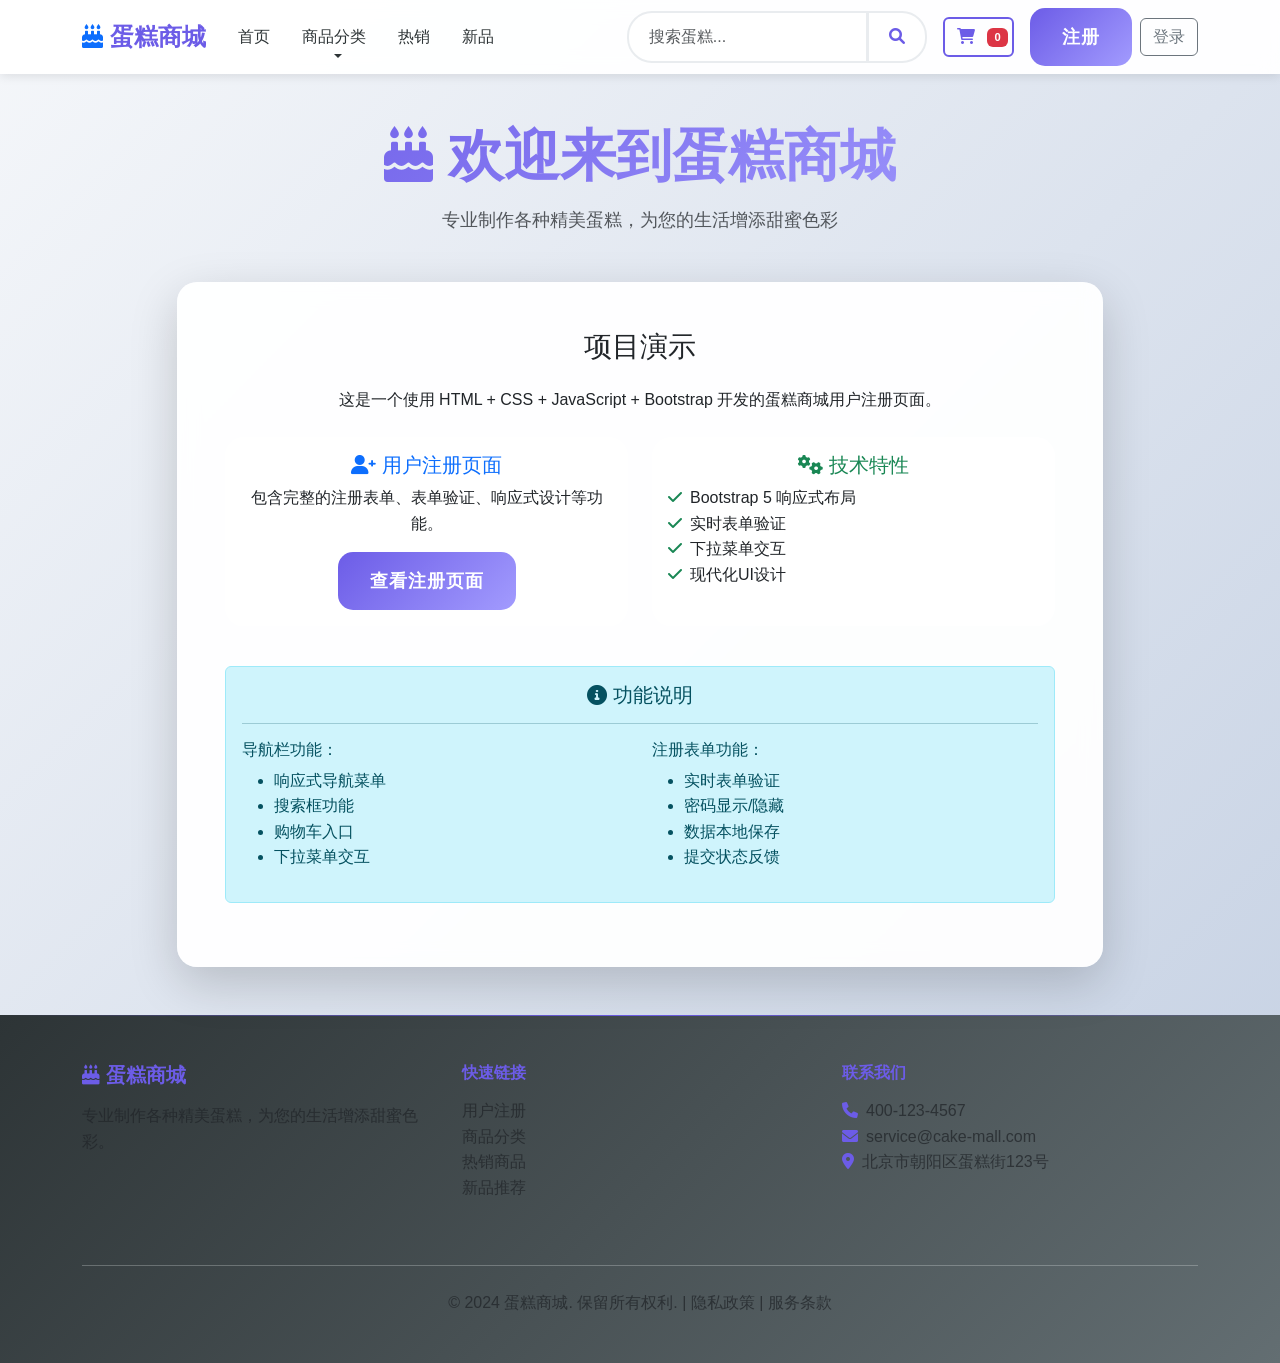
==== index.html @ a8c1122b "feat: Add cake shop user registration page Co-authored-by: 2045000854 <2045000854@qq.com>" ====
<!DOCTYPE html>
<html lang="zh-CN">
<head>
    <meta charset="UTF-8">
    <meta name="viewport" content="width=device-width, initial-scale=1.0">
    <title>蛋糕商城 - 首页</title>
    <link href="https://cdn.jsdelivr.net/npm/bootstrap@5.3.0/dist/css/bootstrap.min.css" rel="stylesheet">
    <link rel="stylesheet" href="https://cdnjs.cloudflare.com/ajax/libs/font-awesome/6.0.0/css/all.min.css">
    <link rel="stylesheet" href="styles.css">
</head>
<body>
    <!-- 导航栏 -->
    <nav class="navbar navbar-expand-lg navbar-light bg-light sticky-top">
        <div class="container">
            <a class="navbar-brand" href="index.html">
                <i class="fas fa-birthday-cake text-primary"></i>
                <span class="fw-bold">蛋糕商城</span>
            </a>
            
            <button class="navbar-toggler" type="button" data-bs-toggle="collapse" data-bs-target="#navbarNav">
                <span class="navbar-toggler-icon"></span>
            </button>
            
            <div class="collapse navbar-collapse" id="navbarNav">
                <ul class="navbar-nav me-auto">
                    <li class="nav-item">
                        <a class="nav-link active" href="index.html">首页</a>
                    </li>
                    <li class="nav-item dropdown">
                        <a class="nav-link dropdown-toggle" href="#" data-bs-toggle="dropdown">商品分类</a>
                        <ul class="dropdown-menu">
                            <li><a class="dropdown-item" href="#">生日蛋糕</a></li>
                            <li><a class="dropdown-item" href="#">婚礼蛋糕</a></li>
                            <li><a class="dropdown-item" href="#">儿童蛋糕</a></li>
                            <li><a class="dropdown-item" href="#">节日蛋糕</a></li>
                        </ul>
                    </li>
                    <li class="nav-item">
                        <a class="nav-link" href="hot.html">热销</a>
                    </li>
                    <li class="nav-item">
                        <a class="nav-link" href="new.html">新品</a>
                    </li>
                </ul>
                
                <div class="d-flex align-items-center">
                    <div class="input-group me-3" style="width: 300px;">
                        <input type="text" class="form-control" placeholder="搜索蛋糕...">
                        <button class="btn btn-outline-primary" type="button">
                            <i class="fas fa-search"></i>
                        </button>
                    </div>
                    <a href="cart.html" class="btn btn-outline-primary me-3">
                        <i class="fas fa-shopping-cart"></i>
                        <span class="badge bg-danger">0</span>
                    </a>
                    <a href="register.html" class="btn btn-primary me-2">注册</a>
                    <a href="login.html" class="btn btn-outline-secondary">登录</a>
                </div>
            </div>
        </div>
    </nav>

    <!-- 主要内容 -->
    <main class="container my-5">
        <div class="row justify-content-center">
            <div class="col-lg-10">
                <div class="text-center mb-5">
                    <h1 class="display-4 text-primary">
                        <i class="fas fa-birthday-cake"></i>
                        欢迎来到蛋糕商城
                    </h1>
                    <p class="lead text-muted">专业制作各种精美蛋糕，为您的生活增添甜蜜色彩</p>
                </div>

                <div class="card shadow-lg">
                    <div class="card-body p-5 text-center">
                        <h3 class="mb-4">项目演示</h3>
                        <p class="mb-4">这是一个使用 HTML + CSS + JavaScript + Bootstrap 开发的蛋糕商城用户注册页面。</p>
                        
                        <div class="row mb-4">
                            <div class="col-md-6 mb-3">
                                <div class="card h-100">
                                    <div class="card-body">
                                        <h5 class="card-title text-primary">
                                            <i class="fas fa-user-plus"></i>
                                            用户注册页面
                                        </h5>
                                        <p class="card-text">包含完整的注册表单、表单验证、响应式设计等功能。</p>
                                        <a href="register.html" class="btn btn-primary">查看注册页面</a>
                                    </div>
                                </div>
                            </div>
                            <div class="col-md-6 mb-3">
                                <div class="card h-100">
                                    <div class="card-body">
                                        <h5 class="card-title text-success">
                                            <i class="fas fa-cogs"></i>
                                            技术特性
                                        </h5>
                                        <ul class="list-unstyled text-start">
                                            <li><i class="fas fa-check text-success me-2"></i>Bootstrap 5 响应式布局</li>
                                            <li><i class="fas fa-check text-success me-2"></i>实时表单验证</li>
                                            <li><i class="fas fa-check text-success me-2"></i>下拉菜单交互</li>
                                            <li><i class="fas fa-check text-success me-2"></i>现代化UI设计</li>
                                        </ul>
                                    </div>
                                </div>
                            </div>
                        </div>

                        <div class="alert alert-info">
                            <h5 class="alert-heading">
                                <i class="fas fa-info-circle"></i>
                                功能说明
                            </h5>
                            <hr>
                            <div class="row text-start">
                                <div class="col-md-6">
                                    <h6>导航栏功能：</h6>
                                    <ul>
                                        <li>响应式导航菜单</li>
                                        <li>搜索框功能</li>
                                        <li>购物车入口</li>
                                        <li>下拉菜单交互</li>
                                    </ul>
                                </div>
                                <div class="col-md-6">
                                    <h6>注册表单功能：</h6>
                                    <ul>
                                        <li>实时表单验证</li>
                                        <li>密码显示/隐藏</li>
                                        <li>数据本地保存</li>
                                        <li>提交状态反馈</li>
                                    </ul>
                                </div>
                            </div>
                        </div>
                    </div>
                </div>
            </div>
        </div>
    </main>

    <!-- 页脚 -->
    <footer class="bg-dark text-light py-5 mt-5">
        <div class="container">
            <div class="row">
                <div class="col-lg-4 mb-4">
                    <h5 class="text-primary mb-3">
                        <i class="fas fa-birthday-cake"></i>
                        蛋糕商城
                    </h5>
                    <p class="text-muted">
                        专业制作各种精美蛋糕，为您的生活增添甜蜜色彩。
                    </p>
                </div>
                <div class="col-lg-4 mb-4">
                    <h6 class="text-primary mb-3">快速链接</h6>
                    <ul class="list-unstyled">
                        <li><a href="register.html" class="text-muted text-decoration-none">用户注册</a></li>
                        <li><a href="#" class="text-muted text-decoration-none">商品分类</a></li>
                        <li><a href="#" class="text-muted text-decoration-none">热销商品</a></li>
                        <li><a href="#" class="text-muted text-decoration-none">新品推荐</a></li>
                    </ul>
                </div>
                <div class="col-lg-4 mb-4">
                    <h6 class="text-primary mb-3">联系我们</h6>
                    <ul class="list-unstyled text-muted">
                        <li><i class="fas fa-phone text-primary me-2"></i>400-123-4567</li>
                        <li><i class="fas fa-envelope text-primary me-2"></i>service@cake-mall.com</li>
                        <li><i class="fas fa-map-marker-alt text-primary me-2"></i>北京市朝阳区蛋糕街123号</li>
                    </ul>
                </div>
            </div>
            <hr class="my-4">
            <div class="text-center">
                <p class="text-muted mb-0">
                    &copy; 2024 蛋糕商城. 保留所有权利. | 
                    <a href="#" class="text-muted text-decoration-none">隐私政策</a> | 
                    <a href="#" class="text-muted text-decoration-none">服务条款</a>
                </p>
            </div>
        </div>
    </footer>

    <script src="https://cdn.jsdelivr.net/npm/bootstrap@5.3.0/dist/js/bootstrap.bundle.min.js"></script>
    <script src="script.js"></script>
</body>
</html>
---- styles.css ----
/* 全局样式 */
* {
    margin: 0;
    padding: 0;
    box-sizing: border-box;
}

body {
    font-family: 'Microsoft YaHei', 'PingFang SC', 'Helvetica Neue', Arial, sans-serif;
    line-height: 1.6;
    color: #333;
    background: linear-gradient(135deg, #f5f7fa 0%, #c3cfe2 100%);
    min-height: 100vh;
}

/* 导航栏样式 */
.navbar {
    box-shadow: 0 2px 10px rgba(0, 0, 0, 0.1);
    background: rgba(255, 255, 255, 0.95) !important;
    backdrop-filter: blur(10px);
}

.navbar-brand {
    font-size: 1.5rem;
    font-weight: 700;
    color: #6c5ce7 !important;
    text-decoration: none;
    transition: all 0.3s ease;
}

.navbar-brand:hover {
    transform: scale(1.05);
    color: #5a4fcf !important;
}

.navbar-nav .nav-link {
    font-weight: 500;
    color: #2d3436 !important;
    padding: 0.5rem 1rem !important;
    transition: all 0.3s ease;
    position: relative;
}

.navbar-nav .nav-link:hover {
    color: #6c5ce7 !important;
    transform: translateY(-2px);
}

.navbar-nav .nav-link::after {
    content: '';
    position: absolute;
    width: 0;
    height: 2px;
    bottom: 0;
    left: 50%;
    background: linear-gradient(90deg, #6c5ce7, #a29bfe);
    transition: all 0.3s ease;
    transform: translateX(-50%);
}

.navbar-nav .nav-link:hover::after {
    width: 80%;
}

/* 下拉菜单样式 */
.dropdown-menu {
    border: none;
    box-shadow: 0 10px 30px rgba(0, 0, 0, 0.1);
    border-radius: 10px;
    padding: 0.5rem 0;
    margin-top: 0.5rem;
    background: rgba(255, 255, 255, 0.95);
    backdrop-filter: blur(10px);
}

.dropdown-item {
    padding: 0.75rem 1.5rem;
    color: #2d3436;
    transition: all 0.3s ease;
    border-radius: 5px;
    margin: 0 0.5rem;
}

.dropdown-item:hover {
    background: linear-gradient(90deg, #6c5ce7, #a29bfe);
    color: white;
    transform: translateX(5px);
}

/* 搜索框样式 */
.input-group .form-control {
    border-radius: 25px 0 0 25px;
    border: 2px solid #e9ecef;
    padding: 0.75rem 1.25rem;
    transition: all 0.3s ease;
}

.input-group .form-control:focus {
    border-color: #6c5ce7;
    box-shadow: 0 0 0 0.2rem rgba(108, 92, 231, 0.25);
}

.input-group .btn {
    border-radius: 0 25px 25px 0;
    border: 2px solid #6c5ce7;
    background: linear-gradient(90deg, #6c5ce7, #a29bfe);
    color: white;
    padding: 0.75rem 1.25rem;
    transition: all 0.3s ease;
}

.input-group .btn:hover {
    transform: scale(1.05);
    box-shadow: 0 5px 15px rgba(108, 92, 231, 0.3);
}

/* 购物车按钮样式 */
.btn-outline-primary {
    border: 2px solid #6c5ce7;
    color: #6c5ce7;
    font-weight: 500;
    transition: all 0.3s ease;
    position: relative;
    overflow: hidden;
}

.btn-outline-primary:hover {
    background: linear-gradient(90deg, #6c5ce7, #a29bfe);
    border-color: #6c5ce7;
    color: white;
    transform: translateY(-2px);
    box-shadow: 0 5px 15px rgba(108, 92, 231, 0.3);
}

.badge {
    position: absolute;
    top: -8px;
    right: -8px;
    font-size: 0.7rem;
    animation: pulse 2s infinite;
}

@keyframes pulse {
    0% { transform: scale(1); }
    50% { transform: scale(1.1); }
    100% { transform: scale(1); }
}

/* 主要内容区域 */
main {
    position: relative;
    z-index: 1;
}

/* 页面标题样式 */
.display-4 {
    background: linear-gradient(135deg, #6c5ce7, #a29bfe);
    -webkit-background-clip: text;
    -webkit-text-fill-color: transparent;
    background-clip: text;
    font-weight: 700;
    margin-bottom: 1rem;
}

.lead {
    color: #636e72;
    font-size: 1.1rem;
}

/* 卡片样式 */
.card {
    border: none;
    border-radius: 20px;
    background: rgba(255, 255, 255, 0.95);
    backdrop-filter: blur(10px);
    transition: all 0.3s ease;
}

.card:hover {
    transform: translateY(-5px);
    box-shadow: 0 20px 40px rgba(0, 0, 0, 0.1);
}

/* 表单样式 */
.form-label {
    font-weight: 600;
    color: #2d3436;
    margin-bottom: 0.5rem;
    display: flex;
    align-items: center;
    gap: 0.5rem;
}

.form-label i {
    font-size: 1.1rem;
}

.form-control {
    border: 2px solid #e9ecef;
    border-radius: 10px;
    padding: 0.75rem 1rem;
    font-size: 1rem;
    transition: all 0.3s ease;
    background: rgba(255, 255, 255, 0.8);
}

.form-control:focus {
    border-color: #6c5ce7;
    box-shadow: 0 0 0 0.2rem rgba(108, 92, 231, 0.25);
    background: white;
    transform: translateY(-2px);
}

.form-control.is-invalid {
    border-color: #e74c3c;
    box-shadow: 0 0 0 0.2rem rgba(231, 76, 60, 0.25);
}

.form-control.is-valid {
    border-color: #27ae60;
    box-shadow: 0 0 0 0.2rem rgba(39, 174, 96, 0.25);
}

/* 密码显示/隐藏按钮 */
.input-group .btn {
    border: 2px solid #e9ecef;
    background: white;
    color: #6c5ce7;
    transition: all 0.3s ease;
}

.input-group .btn:hover {
    background: #6c5ce7;
    color: white;
    border-color: #6c5ce7;
}

/* 复选框样式 */
.form-check-input {
    width: 1.2rem;
    height: 1.2rem;
    border: 2px solid #e9ecef;
    border-radius: 5px;
    transition: all 0.3s ease;
}

.form-check-input:checked {
    background-color: #6c5ce7;
    border-color: #6c5ce7;
}

.form-check-input:focus {
    box-shadow: 0 0 0 0.2rem rgba(108, 92, 231, 0.25);
}

/* 提交按钮样式 */
.btn-primary {
    background: linear-gradient(135deg, #6c5ce7, #a29bfe);
    border: none;
    border-radius: 15px;
    padding: 1rem 2rem;
    font-size: 1.1rem;
    font-weight: 600;
    text-transform: uppercase;
    letter-spacing: 1px;
    transition: all 0.3s ease;
    position: relative;
    overflow: hidden;
}

.btn-primary::before {
    content: '';
    position: absolute;
    top: 0;
    left: -100%;
    width: 100%;
    height: 100%;
    background: linear-gradient(90deg, transparent, rgba(255, 255, 255, 0.3), transparent);
    transition: left 0.5s ease;
}

.btn-primary:hover::before {
    left: 100%;
}

.btn-primary:hover {
    transform: translateY(-3px);
    box-shadow: 0 10px 25px rgba(108, 92, 231, 0.4);
}

.btn-primary:active {
    transform: translateY(-1px);
}

/* 页脚样式 */
footer {
    background: linear-gradient(135deg, #2d3436, #636e72) !important;
    position: relative;
    overflow: hidden;
}

footer::before {
    content: '';
    position: absolute;
    top: 0;
    left: 0;
    right: 0;
    height: 1px;
    background: linear-gradient(90deg, transparent, #6c5ce7, transparent);
}

footer h5, footer h6 {
    color: #6c5ce7 !important;
    font-weight: 700;
    margin-bottom: 1rem;
}

footer .text-primary {
    color: #6c5ce7 !important;
}

footer a {
    transition: all 0.3s ease;
    position: relative;
}

footer a:hover {
    color: #a29bfe !important;
    transform: translateX(5px);
}

footer a::after {
    content: '';
    position: absolute;
    width: 0;
    height: 1px;
    bottom: -2px;
    left: 0;
    background: #6c5ce7;
    transition: width 0.3s ease;
}

footer a:hover::after {
    width: 100%;
}

.social-links a {
    display: inline-block;
    width: 40px;
    height: 40px;
    line-height: 40px;
    text-align: center;
    border-radius: 50%;
    background: rgba(108, 92, 231, 0.1);
    transition: all 0.3s ease;
    margin-right: 0.5rem;
}

.social-links a:hover {
    background: #6c5ce7;
    color: white !important;
    transform: translateY(-3px) rotate(360deg);
}

/* 响应式设计 */
@media (max-width: 768px) {
    .navbar-brand {
        font-size: 1.2rem;
    }
    
    .input-group {
        width: 100% !important;
        margin-bottom: 1rem;
    }
    
    .display-4 {
        font-size: 2rem;
    }
    
    .card-body {
        padding: 2rem !important;
    }
    
    .btn-primary {
        padding: 0.8rem 1.5rem;
        font-size: 1rem;
    }
}

@media (max-width: 576px) {
    .container {
        padding: 0 1rem;
    }
    
    .card-body {
        padding: 1.5rem !important;
    }
    
    .form-control {
        font-size: 0.9rem;
    }
}

/* 动画效果 */
@keyframes fadeInUp {
    from {
        opacity: 0;
        transform: translateY(30px);
    }
    to {
        opacity: 1;
        transform: translateY(0);
    }
}

.card {
    animation: fadeInUp 0.6s ease-out;
}

/* 加载动画 */
.btn-primary.loading {
    position: relative;
    color: transparent;
}

.btn-primary.loading::after {
    content: '';
    position: absolute;
    width: 20px;
    height: 20px;
    top: 50%;
    left: 50%;
    margin-left: -10px;
    margin-top: -10px;
    border: 2px solid transparent;
    border-top: 2px solid white;
    border-radius: 50%;
    animation: spin 1s linear infinite;
}

@keyframes spin {
    0% { transform: rotate(0deg); }
    100% { transform: rotate(360deg); }
}

/* 成功提示样式 */
.alert-success {
    background: linear-gradient(135deg, #00b894, #00cec9);
    border: none;
    color: white;
    border-radius: 10px;
    padding: 1rem 1.5rem;
    margin-bottom: 1rem;
    animation: slideInDown 0.5s ease-out;
}

@keyframes slideInDown {
    from {
        opacity: 0;
        transform: translateY(-20px);
    }
    to {
        opacity: 1;
        transform: translateY(0);
    }
}

/* 错误提示样式 */
.alert-danger {
    background: linear-gradient(135deg, #e74c3c, #c0392b);
    border: none;
    color: white;
    border-radius: 10px;
    padding: 1rem 1.5rem;
    margin-bottom: 1rem;
    animation: slideInDown 0.5s ease-out;
}
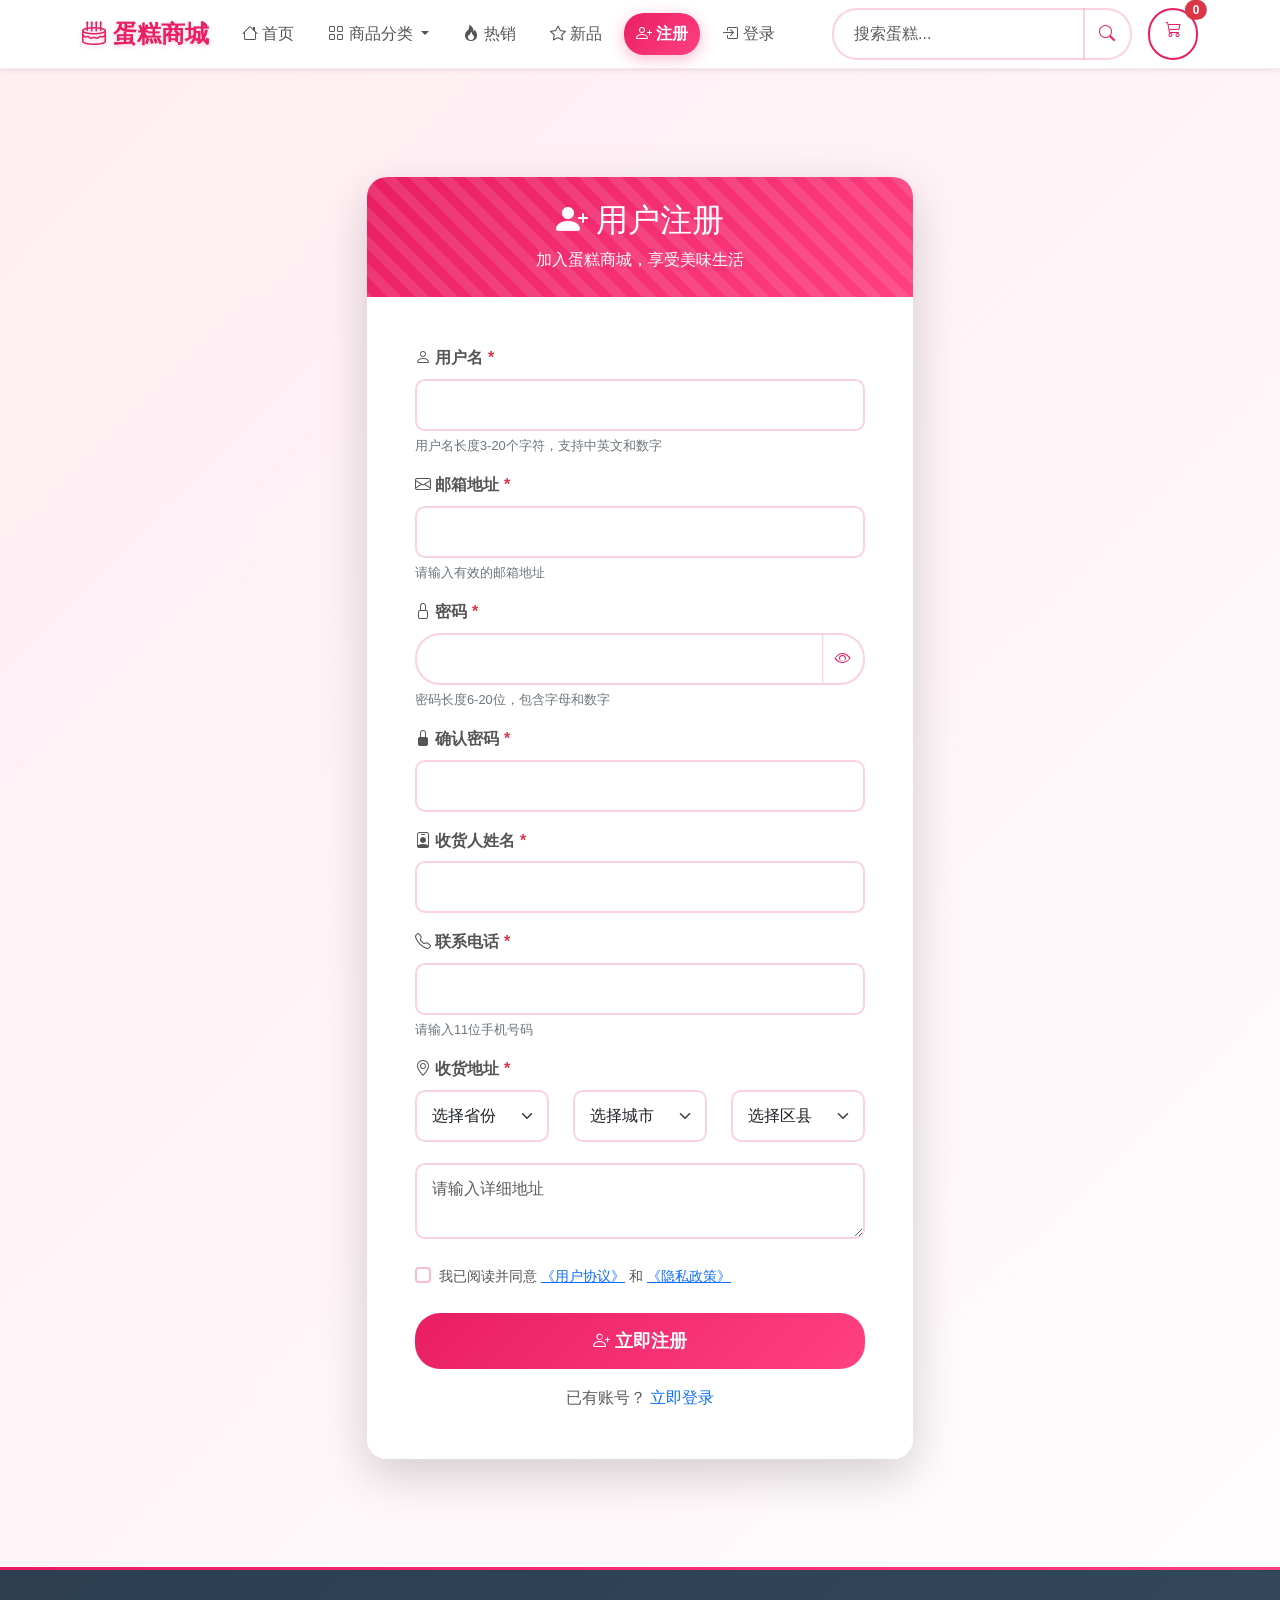
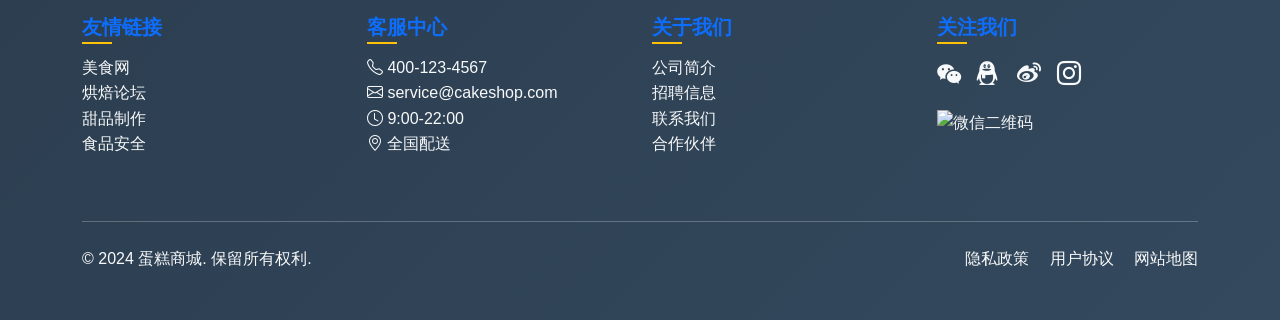
==== commit b745918e: "feat: Add cake shop user registration page Co-authored-by: 2045000854 <2045000854@qq.com>" ====
--- a/index.html
+++ b/index.html
@@ -3,139 +3,215 @@
 <head>
     <meta charset="UTF-8">
     <meta name="viewport" content="width=device-width, initial-scale=1.0">
-    <title>蛋糕商城 - 首页</title>
+    <title>蛋糕商城 - 用户注册</title>
+    
+    <!-- Bootstrap CSS -->
     <link href="https://cdn.jsdelivr.net/npm/bootstrap@5.3.0/dist/css/bootstrap.min.css" rel="stylesheet">
-    <link rel="stylesheet" href="https://cdnjs.cloudflare.com/ajax/libs/font-awesome/6.0.0/css/all.min.css">
+    <!-- Bootstrap Icons -->
+    <link rel="stylesheet" href="https://cdn.jsdelivr.net/npm/bootstrap-icons@1.10.0/font/bootstrap-icons.css">
+    <!-- 自定义CSS -->
     <link rel="stylesheet" href="styles.css">
 </head>
 <body>
     <!-- 导航栏 -->
-    <nav class="navbar navbar-expand-lg navbar-light bg-light sticky-top">
+    <nav class="navbar navbar-expand-lg navbar-light bg-white shadow-sm">
         <div class="container">
-            <a class="navbar-brand" href="index.html">
-                <i class="fas fa-birthday-cake text-primary"></i>
-                <span class="fw-bold">蛋糕商城</span>
+            <!-- Logo -->
+            <a class="navbar-brand fw-bold text-primary" href="#">
+                <i class="bi bi-cake2"></i> 蛋糕商城
             </a>
             
+            <!-- 移动端菜单切换按钮 -->
             <button class="navbar-toggler" type="button" data-bs-toggle="collapse" data-bs-target="#navbarNav">
                 <span class="navbar-toggler-icon"></span>
             </button>
             
+            <!-- 导航菜单 -->
             <div class="collapse navbar-collapse" id="navbarNav">
                 <ul class="navbar-nav me-auto">
                     <li class="nav-item">
-                        <a class="nav-link active" href="index.html">首页</a>
+                        <a class="nav-link" href="#"><i class="bi bi-house"></i> 首页</a>
                     </li>
                     <li class="nav-item dropdown">
-                        <a class="nav-link dropdown-toggle" href="#" data-bs-toggle="dropdown">商品分类</a>
+                        <a class="nav-link dropdown-toggle" href="#" id="categoryDropdown" role="button" data-bs-toggle="dropdown">
+                            <i class="bi bi-grid"></i> 商品分类
+                        </a>
                         <ul class="dropdown-menu">
                             <li><a class="dropdown-item" href="#">生日蛋糕</a></li>
                             <li><a class="dropdown-item" href="#">婚礼蛋糕</a></li>
-                            <li><a class="dropdown-item" href="#">儿童蛋糕</a></li>
-                            <li><a class="dropdown-item" href="#">节日蛋糕</a></li>
+                            <li><a class="dropdown-item" href="#">纸杯蛋糕</a></li>
+                            <li><a class="dropdown-item" href="#">慕斯蛋糕</a></li>
+                            <li><hr class="dropdown-divider"></li>
+                            <li><a class="dropdown-item" href="#">查看全部</a></li>
                         </ul>
                     </li>
                     <li class="nav-item">
-                        <a class="nav-link" href="hot.html">热销</a>
-                    </li>
-                    <li class="nav-item">
-                        <a class="nav-link" href="new.html">新品</a>
+                        <a class="nav-link" href="#"><i class="bi bi-fire"></i> 热销</a>
+                    </li>
+                    <li class="nav-item">
+                        <a class="nav-link" href="#"><i class="bi bi-star"></i> 新品</a>
+                    </li>
+                    <li class="nav-item">
+                        <a class="nav-link active fw-bold" href="#"><i class="bi bi-person-plus"></i> 注册</a>
+                    </li>
+                    <li class="nav-item">
+                        <a class="nav-link" href="#"><i class="bi bi-box-arrow-in-right"></i> 登录</a>
                     </li>
                 </ul>
                 
-                <div class="d-flex align-items-center">
+                <!-- 搜索框和购物车 -->
+                <div class="d-flex">
                     <div class="input-group me-3" style="width: 300px;">
-                        <input type="text" class="form-control" placeholder="搜索蛋糕...">
-                        <button class="btn btn-outline-primary" type="button">
-                            <i class="fas fa-search"></i>
+                        <input type="text" class="form-control" placeholder="搜索蛋糕..." id="searchInput">
+                        <button class="btn btn-outline-primary" type="button" id="searchBtn">
+                            <i class="bi bi-search"></i>
                         </button>
                     </div>
-                    <a href="cart.html" class="btn btn-outline-primary me-3">
-                        <i class="fas fa-shopping-cart"></i>
-                        <span class="badge bg-danger">0</span>
+                    <a href="#" class="btn btn-outline-primary position-relative">
+                        <i class="bi bi-cart3"></i>
+                        <span class="position-absolute top-0 start-100 translate-middle badge rounded-pill bg-danger">
+                            0
+                        </span>
                     </a>
-                    <a href="register.html" class="btn btn-primary me-2">注册</a>
-                    <a href="login.html" class="btn btn-outline-secondary">登录</a>
                 </div>
             </div>
         </div>
     </nav>
 
-    <!-- 主要内容 -->
+    <!-- 主要内容区域 -->
     <main class="container my-5">
         <div class="row justify-content-center">
-            <div class="col-lg-10">
-                <div class="text-center mb-5">
-                    <h1 class="display-4 text-primary">
-                        <i class="fas fa-birthday-cake"></i>
-                        欢迎来到蛋糕商城
-                    </h1>
-                    <p class="lead text-muted">专业制作各种精美蛋糕，为您的生活增添甜蜜色彩</p>
-                </div>
-
+            <div class="col-md-8 col-lg-6">
+                <!-- 注册卡片 -->
                 <div class="card shadow-lg">
-                    <div class="card-body p-5 text-center">
-                        <h3 class="mb-4">项目演示</h3>
-                        <p class="mb-4">这是一个使用 HTML + CSS + JavaScript + Bootstrap 开发的蛋糕商城用户注册页面。</p>
-                        
-                        <div class="row mb-4">
-                            <div class="col-md-6 mb-3">
-                                <div class="card h-100">
-                                    <div class="card-body">
-                                        <h5 class="card-title text-primary">
-                                            <i class="fas fa-user-plus"></i>
-                                            用户注册页面
-                                        </h5>
-                                        <p class="card-text">包含完整的注册表单、表单验证、响应式设计等功能。</p>
-                                        <a href="register.html" class="btn btn-primary">查看注册页面</a>
+                    <div class="card-header bg-primary text-white text-center py-4">
+                        <h2 class="mb-0"><i class="bi bi-person-plus-fill"></i> 用户注册</h2>
+                        <p class="mb-0 mt-2">加入蛋糕商城，享受美味生活</p>
+                    </div>
+                    <div class="card-body p-5">
+                        <!-- 注册表单 -->
+                        <form id="registerForm" novalidate>
+                            <!-- 用户名 -->
+                            <div class="mb-3">
+                                <label for="username" class="form-label">
+                                    <i class="bi bi-person"></i> 用户名 <span class="text-danger">*</span>
+                                </label>
+                                <input type="text" class="form-control" id="username" name="username" required>
+                                <div class="invalid-feedback"></div>
+                                <div class="form-text">用户名长度3-20个字符，支持中英文和数字</div>
+                            </div>
+
+                            <!-- 邮箱 -->
+                            <div class="mb-3">
+                                <label for="email" class="form-label">
+                                    <i class="bi bi-envelope"></i> 邮箱地址 <span class="text-danger">*</span>
+                                </label>
+                                <input type="email" class="form-control" id="email" name="email" required>
+                                <div class="invalid-feedback"></div>
+                                <div class="form-text">请输入有效的邮箱地址</div>
+                            </div>
+
+                            <!-- 密码 -->
+                            <div class="mb-3">
+                                <label for="password" class="form-label">
+                                    <i class="bi bi-lock"></i> 密码 <span class="text-danger">*</span>
+                                </label>
+                                <div class="input-group">
+                                    <input type="password" class="form-control" id="password" name="password" required>
+                                    <button class="btn btn-outline-secondary" type="button" id="togglePassword">
+                                        <i class="bi bi-eye"></i>
+                                    </button>
+                                </div>
+                                <div class="invalid-feedback"></div>
+                                <div class="form-text">密码长度6-20位，包含字母和数字</div>
+                            </div>
+
+                            <!-- 确认密码 -->
+                            <div class="mb-3">
+                                <label for="confirmPassword" class="form-label">
+                                    <i class="bi bi-lock-fill"></i> 确认密码 <span class="text-danger">*</span>
+                                </label>
+                                <input type="password" class="form-control" id="confirmPassword" name="confirmPassword" required>
+                                <div class="invalid-feedback"></div>
+                            </div>
+
+                            <!-- 收货人 -->
+                            <div class="mb-3">
+                                <label for="recipient" class="form-label">
+                                    <i class="bi bi-person-badge"></i> 收货人姓名 <span class="text-danger">*</span>
+                                </label>
+                                <input type="text" class="form-control" id="recipient" name="recipient" required>
+                                <div class="invalid-feedback"></div>
+                            </div>
+
+                            <!-- 电话 -->
+                            <div class="mb-3">
+                                <label for="phone" class="form-label">
+                                    <i class="bi bi-telephone"></i> 联系电话 <span class="text-danger">*</span>
+                                </label>
+                                <input type="tel" class="form-control" id="phone" name="phone" required>
+                                <div class="invalid-feedback"></div>
+                                <div class="form-text">请输入11位手机号码</div>
+                            </div>
+
+                            <!-- 地址 -->
+                            <div class="mb-4">
+                                <label for="address" class="form-label">
+                                    <i class="bi bi-geo-alt"></i> 收货地址 <span class="text-danger">*</span>
+                                </label>
+                                <div class="row">
+                                    <div class="col-md-4 mb-2">
+                                        <select class="form-select" id="province" name="province" required>
+                                            <option value="">选择省份</option>
+                                            <option value="北京">北京市</option>
+                                            <option value="上海">上海市</option>
+                                            <option value="广东">广东省</option>
+                                            <option value="浙江">浙江省</option>
+                                            <option value="江苏">江苏省</option>
+                                        </select>
+                                        <div class="invalid-feedback"></div>
+                                    </div>
+                                    <div class="col-md-4 mb-2">
+                                        <select class="form-select" id="city" name="city" required>
+                                            <option value="">选择城市</option>
+                                        </select>
+                                        <div class="invalid-feedback"></div>
+                                    </div>
+                                    <div class="col-md-4 mb-2">
+                                        <select class="form-select" id="district" name="district" required>
+                                            <option value="">选择区县</option>
+                                        </select>
+                                        <div class="invalid-feedback"></div>
                                     </div>
                                 </div>
-                            </div>
-                            <div class="col-md-6 mb-3">
-                                <div class="card h-100">
-                                    <div class="card-body">
-                                        <h5 class="card-title text-success">
-                                            <i class="fas fa-cogs"></i>
-                                            技术特性
-                                        </h5>
-                                        <ul class="list-unstyled text-start">
-                                            <li><i class="fas fa-check text-success me-2"></i>Bootstrap 5 响应式布局</li>
-                                            <li><i class="fas fa-check text-success me-2"></i>实时表单验证</li>
-                                            <li><i class="fas fa-check text-success me-2"></i>下拉菜单交互</li>
-                                            <li><i class="fas fa-check text-success me-2"></i>现代化UI设计</li>
-                                        </ul>
-                                    </div>
+                                <textarea class="form-control mt-2" id="detailAddress" name="detailAddress" rows="2" placeholder="请输入详细地址" required></textarea>
+                                <div class="invalid-feedback"></div>
+                            </div>
+
+                            <!-- 协议同意 -->
+                            <div class="mb-4">
+                                <div class="form-check">
+                                    <input class="form-check-input" type="checkbox" id="agreement" name="agreement" required>
+                                    <label class="form-check-label" for="agreement">
+                                        我已阅读并同意 <a href="#" class="text-primary">《用户协议》</a> 和 <a href="#" class="text-primary">《隐私政策》</a>
+                                    </label>
+                                    <div class="invalid-feedback"></div>
                                 </div>
                             </div>
-                        </div>
-
-                        <div class="alert alert-info">
-                            <h5 class="alert-heading">
-                                <i class="fas fa-info-circle"></i>
-                                功能说明
-                            </h5>
-                            <hr>
-                            <div class="row text-start">
-                                <div class="col-md-6">
-                                    <h6>导航栏功能：</h6>
-                                    <ul>
-                                        <li>响应式导航菜单</li>
-                                        <li>搜索框功能</li>
-                                        <li>购物车入口</li>
-                                        <li>下拉菜单交互</li>
-                                    </ul>
-                                </div>
-                                <div class="col-md-6">
-                                    <h6>注册表单功能：</h6>
-                                    <ul>
-                                        <li>实时表单验证</li>
-                                        <li>密码显示/隐藏</li>
-                                        <li>数据本地保存</li>
-                                        <li>提交状态反馈</li>
-                                    </ul>
-                                </div>
-                            </div>
-                        </div>
+
+                            <!-- 提交按钮 -->
+                            <div class="d-grid">
+                                <button type="submit" class="btn btn-primary btn-lg">
+                                    <i class="bi bi-person-plus"></i> 立即注册
+                                </button>
+                            </div>
+
+                            <!-- 已有账号 -->
+                            <div class="text-center mt-3">
+                                <span class="text-muted">已有账号？</span>
+                                <a href="#" class="text-primary text-decoration-none">立即登录</a>
+                            </div>
+                        </form>
                     </div>
                 </div>
             </div>
@@ -146,45 +222,74 @@
     <footer class="bg-dark text-light py-5 mt-5">
         <div class="container">
             <div class="row">
-                <div class="col-lg-4 mb-4">
-                    <h5 class="text-primary mb-3">
-                        <i class="fas fa-birthday-cake"></i>
-                        蛋糕商城
-                    </h5>
-                    <p class="text-muted">
-                        专业制作各种精美蛋糕，为您的生活增添甜蜜色彩。
+                <!-- 友情链接 -->
+                <div class="col-md-3 mb-4">
+                    <h5 class="text-primary mb-3">友情链接</h5>
+                    <ul class="list-unstyled">
+                        <li><a href="#" class="text-light text-decoration-none">美食网</a></li>
+                        <li><a href="#" class="text-light text-decoration-none">烘焙论坛</a></li>
+                        <li><a href="#" class="text-light text-decoration-none">甜品制作</a></li>
+                        <li><a href="#" class="text-light text-decoration-none">食品安全</a></li>
+                    </ul>
+                </div>
+                
+                <!-- 客服信息 -->
+                <div class="col-md-3 mb-4">
+                    <h5 class="text-primary mb-3">客服中心</h5>
+                    <ul class="list-unstyled">
+                        <li><i class="bi bi-telephone"></i> 400-123-4567</li>
+                        <li><i class="bi bi-envelope"></i> service@cakeshop.com</li>
+                        <li><i class="bi bi-clock"></i> 9:00-22:00</li>
+                        <li><i class="bi bi-geo-alt"></i> 全国配送</li>
+                    </ul>
+                </div>
+                
+                <!-- 关于我们 -->
+                <div class="col-md-3 mb-4">
+                    <h5 class="text-primary mb-3">关于我们</h5>
+                    <ul class="list-unstyled">
+                        <li><a href="#" class="text-light text-decoration-none">公司简介</a></li>
+                        <li><a href="#" class="text-light text-decoration-none">招聘信息</a></li>
+                        <li><a href="#" class="text-light text-decoration-none">联系我们</a></li>
+                        <li><a href="#" class="text-light text-decoration-none">合作伙伴</a></li>
+                    </ul>
+                </div>
+                
+                <!-- 关注我们 -->
+                <div class="col-md-3 mb-4">
+                    <h5 class="text-primary mb-3">关注我们</h5>
+                    <div class="d-flex gap-3">
+                        <a href="#" class="text-light fs-4"><i class="bi bi-wechat"></i></a>
+                        <a href="#" class="text-light fs-4"><i class="bi bi-tencent-qq"></i></a>
+                        <a href="#" class="text-light fs-4"><i class="bi bi-sina-weibo"></i></a>
+                        <a href="#" class="text-light fs-4"><i class="bi bi-instagram"></i></a>
+                    </div>
+                    <div class="mt-3">
+                        <img src="https://via.placeholder.com/120x120/007bff/ffffff?text=微信二维码" alt="微信二维码" class="img-fluid" style="max-width: 120px;">
+                    </div>
+                </div>
+            </div>
+            
+            <!-- 版权信息 -->
+            <hr class="my-4">
+            <div class="row">
+                <div class="col-md-6">
+                    <p class="mb-0">&copy; 2024 蛋糕商城. 保留所有权利.</p>
+                </div>
+                <div class="col-md-6 text-md-end">
+                    <p class="mb-0">
+                        <a href="#" class="text-light text-decoration-none me-3">隐私政策</a>
+                        <a href="#" class="text-light text-decoration-none me-3">用户协议</a>
+                        <a href="#" class="text-light text-decoration-none">网站地图</a>
                     </p>
                 </div>
-                <div class="col-lg-4 mb-4">
-                    <h6 class="text-primary mb-3">快速链接</h6>
-                    <ul class="list-unstyled">
-                        <li><a href="register.html" class="text-muted text-decoration-none">用户注册</a></li>
-                        <li><a href="#" class="text-muted text-decoration-none">商品分类</a></li>
-                        <li><a href="#" class="text-muted text-decoration-none">热销商品</a></li>
-                        <li><a href="#" class="text-muted text-decoration-none">新品推荐</a></li>
-                    </ul>
-                </div>
-                <div class="col-lg-4 mb-4">
-                    <h6 class="text-primary mb-3">联系我们</h6>
-                    <ul class="list-unstyled text-muted">
-                        <li><i class="fas fa-phone text-primary me-2"></i>400-123-4567</li>
-                        <li><i class="fas fa-envelope text-primary me-2"></i>service@cake-mall.com</li>
-                        <li><i class="fas fa-map-marker-alt text-primary me-2"></i>北京市朝阳区蛋糕街123号</li>
-                    </ul>
-                </div>
-            </div>
-            <hr class="my-4">
-            <div class="text-center">
-                <p class="text-muted mb-0">
-                    &copy; 2024 蛋糕商城. 保留所有权利. | 
-                    <a href="#" class="text-muted text-decoration-none">隐私政策</a> | 
-                    <a href="#" class="text-muted text-decoration-none">服务条款</a>
-                </p>
             </div>
         </div>
     </footer>
 
+    <!-- Bootstrap JS -->
     <script src="https://cdn.jsdelivr.net/npm/bootstrap@5.3.0/dist/js/bootstrap.bundle.min.js"></script>
+    <!-- 自定义JavaScript -->
     <script src="script.js"></script>
 </body>
 </html>
--- a/styles.css
+++ b/styles.css
@@ -1,477 +1,492 @@
+/* 蛋糕商城 - 自定义样式 */
+
 /* 全局样式 */
-* {
-    margin: 0;
-    padding: 0;
-    box-sizing: border-box;
+:root {
+    --primary-color: #e91e63;
+    --secondary-color: #ff4081;
+    --accent-color: #ffc107;
+    --success-color: #4caf50;
+    --warning-color: #ff9800;
+    --danger-color: #f44336;
+    --light-bg: #f8f9fa;
+    --dark-bg: #343a40;
+    --gradient-bg: linear-gradient(135deg, #e91e63 0%, #ff4081 100%);
 }
 
 body {
-    font-family: 'Microsoft YaHei', 'PingFang SC', 'Helvetica Neue', Arial, sans-serif;
+    font-family: 'Segoe UI', Tahoma, Geneva, Verdana, sans-serif;
     line-height: 1.6;
     color: #333;
-    background: linear-gradient(135deg, #f5f7fa 0%, #c3cfe2 100%);
+    background: linear-gradient(135deg, #ffeef2 0%, #fff5f8 50%, #ffffff 100%);
     min-height: 100vh;
 }
 
 /* 导航栏样式 */
 .navbar {
-    box-shadow: 0 2px 10px rgba(0, 0, 0, 0.1);
-    background: rgba(255, 255, 255, 0.95) !important;
     backdrop-filter: blur(10px);
+    background-color: rgba(255, 255, 255, 0.95) !important;
+    border-bottom: 1px solid rgba(233, 30, 99, 0.1);
+    transition: all 0.3s ease;
 }
 
 .navbar-brand {
     font-size: 1.5rem;
     font-weight: 700;
-    color: #6c5ce7 !important;
-    text-decoration: none;
-    transition: all 0.3s ease;
+    color: var(--primary-color) !important;
+    text-shadow: 0 2px 4px rgba(233, 30, 99, 0.2);
 }
 
 .navbar-brand:hover {
     transform: scale(1.05);
-    color: #5a4fcf !important;
-}
-
-.navbar-nav .nav-link {
+    transition: transform 0.3s ease;
+}
+
+.nav-link {
     font-weight: 500;
-    color: #2d3436 !important;
-    padding: 0.5rem 1rem !important;
-    transition: all 0.3s ease;
-    position: relative;
-}
-
-.navbar-nav .nav-link:hover {
-    color: #6c5ce7 !important;
+    color: #555 !important;
+    transition: all 0.3s ease;
+    position: relative;
+    margin: 0 5px;
+    padding: 8px 12px !important;
+    border-radius: 20px;
+}
+
+.nav-link:hover {
+    color: var(--primary-color) !important;
+    background-color: rgba(233, 30, 99, 0.1);
     transform: translateY(-2px);
 }
 
-.navbar-nav .nav-link::after {
-    content: '';
-    position: absolute;
-    width: 0;
-    height: 2px;
-    bottom: 0;
-    left: 50%;
-    background: linear-gradient(90deg, #6c5ce7, #a29bfe);
-    transition: all 0.3s ease;
-    transform: translateX(-50%);
-}
-
-.navbar-nav .nav-link:hover::after {
-    width: 80%;
+.nav-link.active {
+    color: white !important;
+    background: var(--gradient-bg);
+    box-shadow: 0 4px 15px rgba(233, 30, 99, 0.3);
 }
 
 /* 下拉菜单样式 */
 .dropdown-menu {
     border: none;
-    box-shadow: 0 10px 30px rgba(0, 0, 0, 0.1);
+    box-shadow: 0 10px 30px rgba(0, 0, 0, 0.15);
     border-radius: 10px;
-    padding: 0.5rem 0;
-    margin-top: 0.5rem;
-    background: rgba(255, 255, 255, 0.95);
-    backdrop-filter: blur(10px);
+    margin-top: 10px;
+    overflow: hidden;
+    animation: fadeInDown 0.3s ease;
 }
 
 .dropdown-item {
-    padding: 0.75rem 1.5rem;
-    color: #2d3436;
-    transition: all 0.3s ease;
-    border-radius: 5px;
-    margin: 0 0.5rem;
+    padding: 10px 20px;
+    transition: all 0.3s ease;
+    border-bottom: 1px solid rgba(0, 0, 0, 0.05);
 }
 
 .dropdown-item:hover {
-    background: linear-gradient(90deg, #6c5ce7, #a29bfe);
+    background: var(--gradient-bg);
     color: white;
     transform: translateX(5px);
 }
 
+.dropdown-item:last-child {
+    border-bottom: none;
+}
+
 /* 搜索框样式 */
 .input-group .form-control {
+    border-right: none;
     border-radius: 25px 0 0 25px;
-    border: 2px solid #e9ecef;
-    padding: 0.75rem 1.25rem;
+    padding-left: 20px;
+    background-color: rgba(255, 255, 255, 0.9);
+    border: 2px solid rgba(233, 30, 99, 0.2);
     transition: all 0.3s ease;
 }
 
 .input-group .form-control:focus {
-    border-color: #6c5ce7;
-    box-shadow: 0 0 0 0.2rem rgba(108, 92, 231, 0.25);
+    border-color: var(--primary-color);
+    box-shadow: 0 0 0 0.2rem rgba(233, 30, 99, 0.25);
+    background-color: white;
 }
 
 .input-group .btn {
     border-radius: 0 25px 25px 0;
-    border: 2px solid #6c5ce7;
-    background: linear-gradient(90deg, #6c5ce7, #a29bfe);
+    border-left: none;
+    border: 2px solid rgba(233, 30, 99, 0.2);
+    border-left: none;
+}
+
+.input-group .btn:hover {
+    background: var(--gradient-bg);
+    border-color: var(--primary-color);
     color: white;
-    padding: 0.75rem 1.25rem;
-    transition: all 0.3s ease;
-}
-
-.input-group .btn:hover {
-    transform: scale(1.05);
-    box-shadow: 0 5px 15px rgba(108, 92, 231, 0.3);
 }
 
 /* 购物车按钮样式 */
 .btn-outline-primary {
-    border: 2px solid #6c5ce7;
-    color: #6c5ce7;
-    font-weight: 500;
-    transition: all 0.3s ease;
-    position: relative;
-    overflow: hidden;
+    border-radius: 25px;
+    padding: 8px 15px;
+    border: 2px solid var(--primary-color);
+    color: var(--primary-color);
+    transition: all 0.3s ease;
 }
 
 .btn-outline-primary:hover {
-    background: linear-gradient(90deg, #6c5ce7, #a29bfe);
-    border-color: #6c5ce7;
-    color: white;
+    background: var(--gradient-bg);
+    border-color: var(--primary-color);
     transform: translateY(-2px);
-    box-shadow: 0 5px 15px rgba(108, 92, 231, 0.3);
-}
-
-.badge {
-    position: absolute;
-    top: -8px;
-    right: -8px;
-    font-size: 0.7rem;
-    animation: pulse 2s infinite;
-}
-
-@keyframes pulse {
-    0% { transform: scale(1); }
-    50% { transform: scale(1.1); }
-    100% { transform: scale(1); }
+    box-shadow: 0 5px 15px rgba(233, 30, 99, 0.3);
 }
 
 /* 主要内容区域 */
 main {
-    position: relative;
-    z-index: 1;
-}
-
-/* 页面标题样式 */
-.display-4 {
-    background: linear-gradient(135deg, #6c5ce7, #a29bfe);
-    -webkit-background-clip: text;
-    -webkit-text-fill-color: transparent;
-    background-clip: text;
-    font-weight: 700;
-    margin-bottom: 1rem;
-}
-
-.lead {
-    color: #636e72;
-    font-size: 1.1rem;
-}
-
-/* 卡片样式 */
+    padding: 60px 0;
+}
+
+/* 注册卡片样式 */
 .card {
     border: none;
     border-radius: 20px;
+    overflow: hidden;
     background: rgba(255, 255, 255, 0.95);
     backdrop-filter: blur(10px);
-    transition: all 0.3s ease;
-}
-
-.card:hover {
-    transform: translateY(-5px);
-    box-shadow: 0 20px 40px rgba(0, 0, 0, 0.1);
+    animation: fadeInUp 0.8s ease;
+}
+
+.card-header {
+    background: var(--gradient-bg) !important;
+    border: none;
+    position: relative;
+    overflow: hidden;
+}
+
+.card-header::before {
+    content: '';
+    position: absolute;
+    top: -50%;
+    left: -50%;
+    width: 200%;
+    height: 200%;
+    background: repeating-linear-gradient(
+        45deg,
+        transparent,
+        transparent 10px,
+        rgba(255, 255, 255, 0.1) 10px,
+        rgba(255, 255, 255, 0.1) 20px
+    );
+    animation: moveStripes 20s linear infinite;
+}
+
+.card-body {
+    background: rgba(255, 255, 255, 0.98);
 }
 
 /* 表单样式 */
 .form-label {
     font-weight: 600;
-    color: #2d3436;
-    margin-bottom: 0.5rem;
-    display: flex;
-    align-items: center;
-    gap: 0.5rem;
-}
-
-.form-label i {
+    color: #555;
+    margin-bottom: 8px;
+}
+
+.form-control, .form-select {
+    border: 2px solid rgba(233, 30, 99, 0.2);
+    border-radius: 10px;
+    padding: 12px 15px;
+    transition: all 0.3s ease;
+    background-color: rgba(255, 255, 255, 0.9);
+}
+
+.form-control:focus, .form-select:focus {
+    border-color: var(--primary-color);
+    box-shadow: 0 0 0 0.2rem rgba(233, 30, 99, 0.25);
+    background-color: white;
+    transform: translateY(-2px);
+}
+
+.form-control.is-valid {
+    border-color: var(--success-color);
+    background-image: url("data:image/svg+xml,%3csvg xmlns='http://www.w3.org/2000/svg' viewBox='0 0 8 8'%3e%3cpath fill='%234caf50' d='m2.3 6.73.94-.94 2.94-2.94.94-.94.94.94L2.3 8.67z'/%3e%3c/svg%3e");
+}
+
+.form-control.is-invalid {
+    border-color: var(--danger-color);
+    background-image: url("data:image/svg+xml,%3csvg xmlns='http://www.w3.org/2000/svg' viewBox='0 0 12 12' width='12' height='12' fill='none' stroke='%23f44336'%3e%3ccircle cx='6' cy='6' r='4.5'/%3e%3cpath d='m5.5 5.5 1 1m0-1-1 1'/%3e%3c/svg%3e");
+}
+
+/* 密码显示/隐藏按钮 */
+#togglePassword {
+    border: 2px solid rgba(233, 30, 99, 0.2);
+    border-left: none;
+    background-color: rgba(255, 255, 255, 0.9);
+    color: var(--primary-color);
+    transition: all 0.3s ease;
+}
+
+#togglePassword:hover {
+    background: var(--gradient-bg);
+    color: white;
+    border-color: var(--primary-color);
+}
+
+/* 提交按钮样式 */
+.btn-primary {
+    background: var(--gradient-bg);
+    border: none;
+    border-radius: 25px;
+    padding: 15px 30px;
+    font-weight: 600;
     font-size: 1.1rem;
-}
-
-.form-control {
-    border: 2px solid #e9ecef;
-    border-radius: 10px;
-    padding: 0.75rem 1rem;
-    font-size: 1rem;
-    transition: all 0.3s ease;
-    background: rgba(255, 255, 255, 0.8);
-}
-
-.form-control:focus {
-    border-color: #6c5ce7;
-    box-shadow: 0 0 0 0.2rem rgba(108, 92, 231, 0.25);
-    background: white;
-    transform: translateY(-2px);
-}
-
-.form-control.is-invalid {
-    border-color: #e74c3c;
-    box-shadow: 0 0 0 0.2rem rgba(231, 76, 60, 0.25);
-}
-
-.form-control.is-valid {
-    border-color: #27ae60;
-    box-shadow: 0 0 0 0.2rem rgba(39, 174, 96, 0.25);
-}
-
-/* 密码显示/隐藏按钮 */
-.input-group .btn {
-    border: 2px solid #e9ecef;
-    background: white;
-    color: #6c5ce7;
-    transition: all 0.3s ease;
-}
-
-.input-group .btn:hover {
-    background: #6c5ce7;
-    color: white;
-    border-color: #6c5ce7;
+    transition: all 0.3s ease;
+    position: relative;
+    overflow: hidden;
+}
+
+.btn-primary:hover {
+    transform: translateY(-3px);
+    box-shadow: 0 10px 25px rgba(233, 30, 99, 0.4);
+}
+
+.btn-primary:active {
+    transform: translateY(-1px);
+}
+
+/* 表单验证样式 */
+.invalid-feedback {
+    display: block;
+    font-size: 0.875rem;
+    color: var(--danger-color);
+    margin-top: 5px;
+    font-weight: 500;
+}
+
+.valid-feedback {
+    display: block;
+    font-size: 0.875rem;
+    color: var(--success-color);
+    margin-top: 5px;
+    font-weight: 500;
+}
+
+.form-text {
+    color: #6c757d;
+    font-size: 0.8rem;
 }
 
 /* 复选框样式 */
 .form-check-input {
-    width: 1.2rem;
-    height: 1.2rem;
-    border: 2px solid #e9ecef;
+    border: 2px solid rgba(233, 30, 99, 0.3);
     border-radius: 5px;
-    transition: all 0.3s ease;
 }
 
 .form-check-input:checked {
-    background-color: #6c5ce7;
-    border-color: #6c5ce7;
-}
-
-.form-check-input:focus {
-    box-shadow: 0 0 0 0.2rem rgba(108, 92, 231, 0.25);
-}
-
-/* 提交按钮样式 */
-.btn-primary {
-    background: linear-gradient(135deg, #6c5ce7, #a29bfe);
-    border: none;
-    border-radius: 15px;
-    padding: 1rem 2rem;
-    font-size: 1.1rem;
-    font-weight: 600;
-    text-transform: uppercase;
-    letter-spacing: 1px;
-    transition: all 0.3s ease;
-    position: relative;
-    overflow: hidden;
-}
-
-.btn-primary::before {
+    background-color: var(--primary-color);
+    border-color: var(--primary-color);
+}
+
+.form-check-label {
+    color: #555;
+    font-size: 0.9rem;
+}
+
+/* 页脚样式 */
+footer {
+    background: linear-gradient(135deg, #2c3e50 0%, #34495e 100%) !important;
+    position: relative;
+    overflow: hidden;
+}
+
+footer::before {
+    content: '';
+    position: absolute;
+    top: 0;
+    left: 0;
+    right: 0;
+    height: 3px;
+    background: var(--gradient-bg);
+}
+
+footer h5 {
+    color: var(--accent-color) !important;
+    font-weight: 700;
+    position: relative;
+}
+
+footer h5::after {
+    content: '';
+    position: absolute;
+    bottom: -5px;
+    left: 0;
+    width: 30px;
+    height: 2px;
+    background: var(--accent-color);
+}
+
+footer a {
+    transition: all 0.3s ease;
+    position: relative;
+}
+
+footer a:hover {
+    color: var(--accent-color) !important;
+    transform: translateX(5px);
+}
+
+footer .social-links a {
+    display: inline-block;
+    width: 40px;
+    height: 40px;
+    line-height: 40px;
+    text-align: center;
+    border-radius: 50%;
+    background: rgba(255, 255, 255, 0.1);
+    transition: all 0.3s ease;
+}
+
+footer .social-links a:hover {
+    background: var(--gradient-bg);
+    transform: translateY(-3px) scale(1.1);
+}
+
+/* 响应式设计 */
+@media (max-width: 768px) {
+    .navbar-nav {
+        text-align: center;
+        margin-top: 1rem;
+    }
+    
+    .d-flex.me-3 {
+        margin-top: 1rem;
+        width: 100% !important;
+    }
+    
+    .input-group {
+        width: 100% !important;
+        margin-bottom: 1rem;
+    }
+    
+    .card-body {
+        padding: 2rem !important;
+    }
+    
+    main {
+        padding: 30px 0;
+    }
+    
+    footer .col-md-3 {
+        margin-bottom: 2rem;
+    }
+}
+
+@media (max-width: 576px) {
+    .card-body {
+        padding: 1.5rem !important;
+    }
+    
+    .btn-primary {
+        padding: 12px 20px;
+        font-size: 1rem;
+    }
+    
+    .navbar-brand {
+        font-size: 1.3rem;
+    }
+}
+
+/* 动画效果 */
+@keyframes fadeInUp {
+    from {
+        opacity: 0;
+        transform: translateY(30px);
+    }
+    to {
+        opacity: 1;
+        transform: translateY(0);
+    }
+}
+
+@keyframes fadeInDown {
+    from {
+        opacity: 0;
+        transform: translateY(-10px);
+    }
+    to {
+        opacity: 1;
+        transform: translateY(0);
+    }
+}
+
+@keyframes moveStripes {
+    0% {
+        transform: translateX(-50px);
+    }
+    100% {
+        transform: translateX(50px);
+    }
+}
+
+/* 加载动画 */
+.loading {
+    position: relative;
+    overflow: hidden;
+}
+
+.loading::after {
     content: '';
     position: absolute;
     top: 0;
     left: -100%;
     width: 100%;
     height: 100%;
-    background: linear-gradient(90deg, transparent, rgba(255, 255, 255, 0.3), transparent);
-    transition: left 0.5s ease;
-}
-
-.btn-primary:hover::before {
-    left: 100%;
-}
-
-.btn-primary:hover {
-    transform: translateY(-3px);
-    box-shadow: 0 10px 25px rgba(108, 92, 231, 0.4);
-}
-
-.btn-primary:active {
-    transform: translateY(-1px);
-}
-
-/* 页脚样式 */
-footer {
-    background: linear-gradient(135deg, #2d3436, #636e72) !important;
-    position: relative;
-    overflow: hidden;
-}
-
-footer::before {
-    content: '';
-    position: absolute;
-    top: 0;
-    left: 0;
-    right: 0;
-    height: 1px;
-    background: linear-gradient(90deg, transparent, #6c5ce7, transparent);
-}
-
-footer h5, footer h6 {
-    color: #6c5ce7 !important;
-    font-weight: 700;
-    margin-bottom: 1rem;
-}
-
-footer .text-primary {
-    color: #6c5ce7 !important;
-}
-
-footer a {
-    transition: all 0.3s ease;
-    position: relative;
-}
-
-footer a:hover {
-    color: #a29bfe !important;
-    transform: translateX(5px);
-}
-
-footer a::after {
-    content: '';
-    position: absolute;
-    width: 0;
-    height: 1px;
-    bottom: -2px;
-    left: 0;
-    background: #6c5ce7;
-    transition: width 0.3s ease;
-}
-
-footer a:hover::after {
-    width: 100%;
-}
-
-.social-links a {
-    display: inline-block;
-    width: 40px;
-    height: 40px;
-    line-height: 40px;
-    text-align: center;
-    border-radius: 50%;
-    background: rgba(108, 92, 231, 0.1);
-    transition: all 0.3s ease;
-    margin-right: 0.5rem;
-}
-
-.social-links a:hover {
-    background: #6c5ce7;
-    color: white !important;
-    transform: translateY(-3px) rotate(360deg);
-}
-
-/* 响应式设计 */
-@media (max-width: 768px) {
-    .navbar-brand {
-        font-size: 1.2rem;
-    }
-    
-    .input-group {
-        width: 100% !important;
-        margin-bottom: 1rem;
-    }
-    
-    .display-4 {
-        font-size: 2rem;
-    }
-    
-    .card-body {
-        padding: 2rem !important;
-    }
-    
-    .btn-primary {
-        padding: 0.8rem 1.5rem;
-        font-size: 1rem;
-    }
-}
-
-@media (max-width: 576px) {
-    .container {
-        padding: 0 1rem;
-    }
-    
-    .card-body {
-        padding: 1.5rem !important;
-    }
-    
-    .form-control {
-        font-size: 0.9rem;
-    }
-}
-
-/* 动画效果 */
-@keyframes fadeInUp {
-    from {
-        opacity: 0;
-        transform: translateY(30px);
-    }
-    to {
-        opacity: 1;
-        transform: translateY(0);
-    }
-}
-
-.card {
-    animation: fadeInUp 0.6s ease-out;
-}
-
-/* 加载动画 */
-.btn-primary.loading {
-    position: relative;
-    color: transparent;
-}
-
-.btn-primary.loading::after {
-    content: '';
-    position: absolute;
-    width: 20px;
-    height: 20px;
-    top: 50%;
-    left: 50%;
-    margin-left: -10px;
-    margin-top: -10px;
-    border: 2px solid transparent;
-    border-top: 2px solid white;
-    border-radius: 50%;
-    animation: spin 1s linear infinite;
-}
-
-@keyframes spin {
-    0% { transform: rotate(0deg); }
-    100% { transform: rotate(360deg); }
+    background: linear-gradient(
+        90deg,
+        transparent,
+        rgba(255, 255, 255, 0.4),
+        transparent
+    );
+    animation: loading 1.5s infinite;
+}
+
+@keyframes loading {
+    0% {
+        left: -100%;
+    }
+    100% {
+        left: 100%;
+    }
 }
 
 /* 成功提示样式 */
-.alert-success {
-    background: linear-gradient(135deg, #00b894, #00cec9);
-    border: none;
+.success-message {
+    background: linear-gradient(135deg, #4caf50 0%, #66bb6a 100%);
     color: white;
+    padding: 15px 20px;
     border-radius: 10px;
-    padding: 1rem 1.5rem;
-    margin-bottom: 1rem;
-    animation: slideInDown 0.5s ease-out;
-}
-
-@keyframes slideInDown {
-    from {
-        opacity: 0;
-        transform: translateY(-20px);
-    }
-    to {
-        opacity: 1;
-        transform: translateY(0);
-    }
+    margin-bottom: 20px;
+    display: none;
+    animation: fadeInUp 0.5s ease;
 }
 
 /* 错误提示样式 */
-.alert-danger {
-    background: linear-gradient(135deg, #e74c3c, #c0392b);
-    border: none;
+.error-message {
+    background: linear-gradient(135deg, #f44336 0%, #ef5350 100%);
     color: white;
+    padding: 15px 20px;
     border-radius: 10px;
-    padding: 1rem 1.5rem;
-    margin-bottom: 1rem;
-    animation: slideInDown 0.5s ease-out;
+    margin-bottom: 20px;
+    display: none;
+    animation: fadeInUp 0.5s ease;
+}
+
+/* 自定义滚动条 */
+::-webkit-scrollbar {
+    width: 8px;
+}
+
+::-webkit-scrollbar-track {
+    background: #f1f1f1;
+}
+
+::-webkit-scrollbar-thumb {
+    background: var(--gradient-bg);
+    border-radius: 4px;
+}
+
+::-webkit-scrollbar-thumb:hover {
+    background: var(--primary-color);
 }
